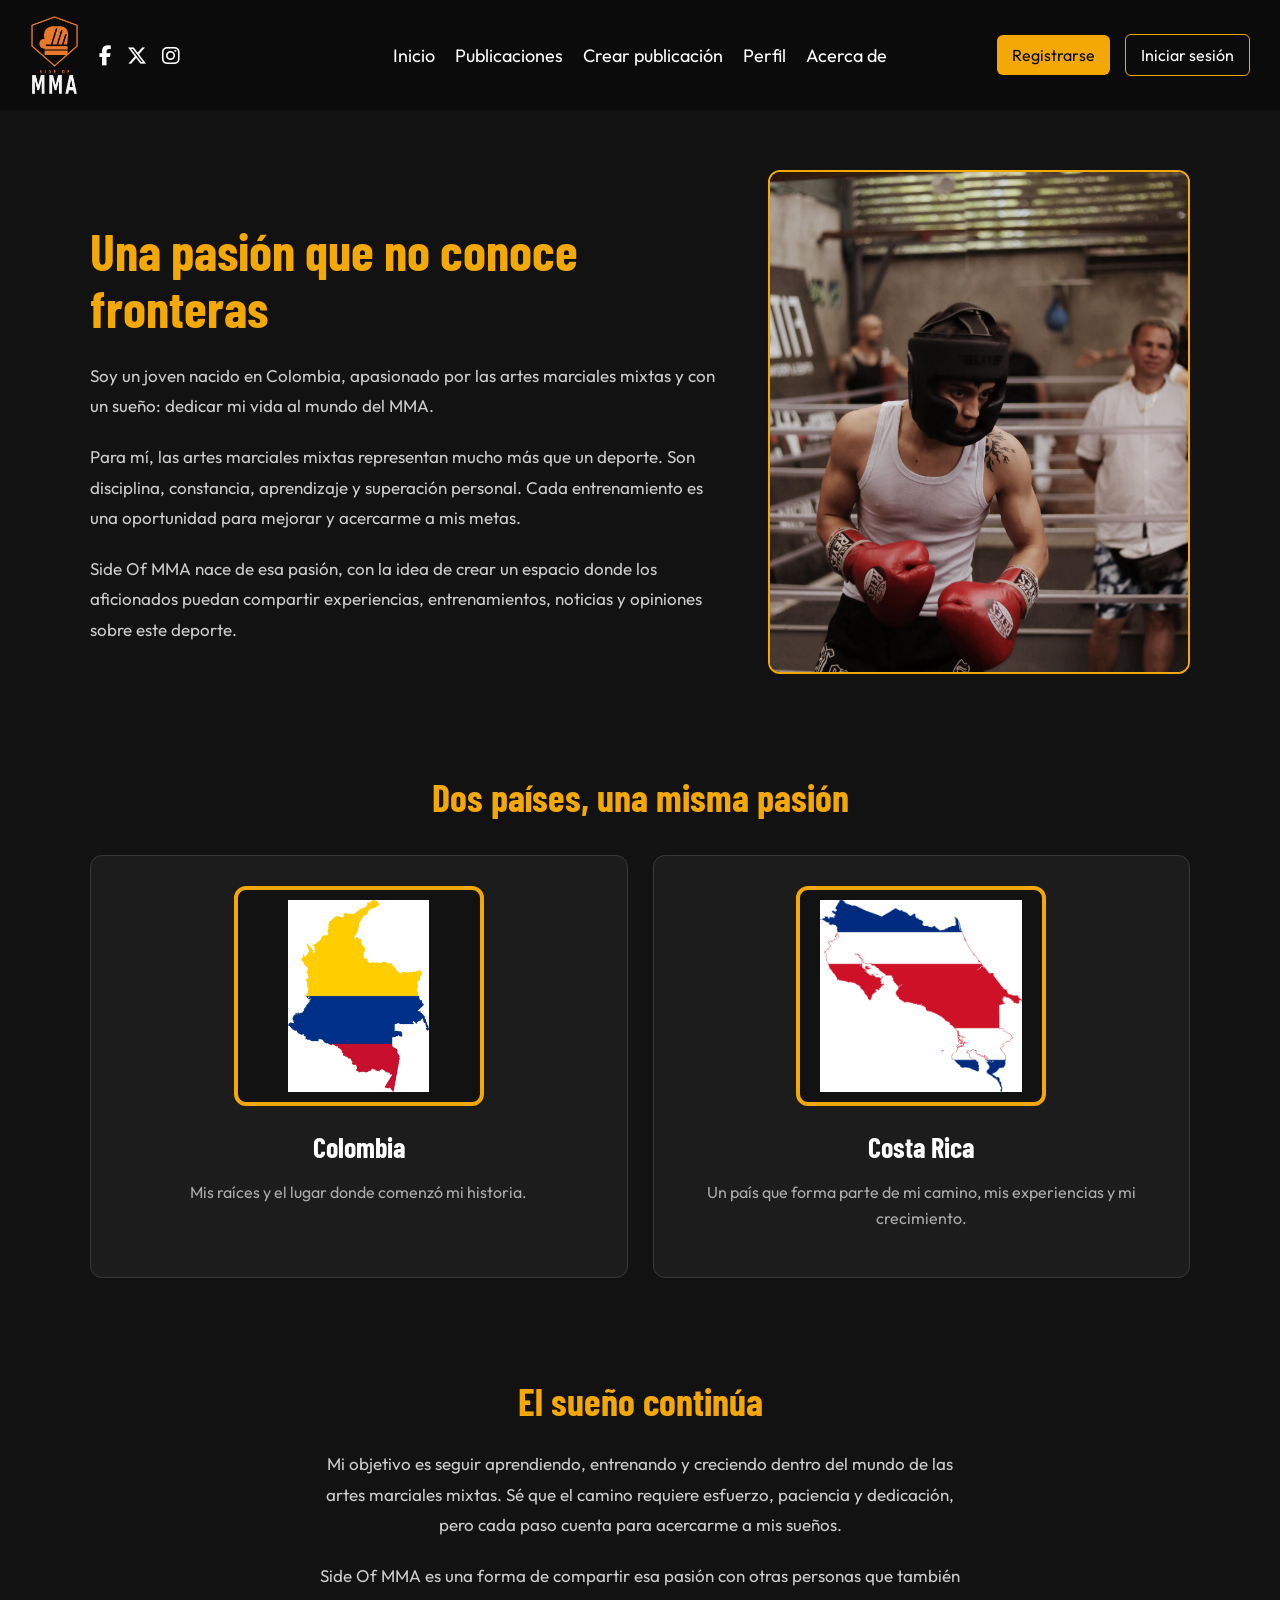
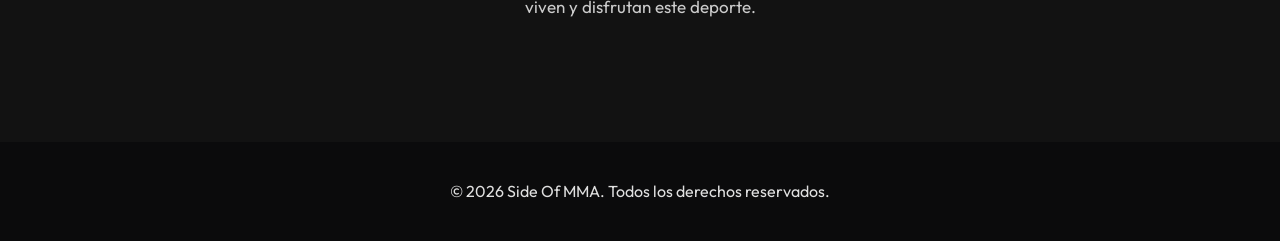
==== acerca-de/acerca.html @ f025e4be "Actualizar estructura HTML y CSS de Side Of MMA" ====
<!DOCTYPE html>
<html lang="es">

<head>
    <meta charset="UTF-8">
    <meta name="viewport" content="width=device-width, initial-scale=1.0">

    <title>Acerca de | Side Of MMA</title>

    <!-- CSS principal -->
    <link rel="stylesheet" href="../css/style.css">

    <!-- Icono de la página -->
    <link rel="icon" href="../Imgpage/side-of-mma-icono.png">

    <!-- Tipografías -->
    <link rel="preconnect" href="https://fonts.googleapis.com">
    <link rel="preconnect" href="https://fonts.gstatic.com" crossorigin>
    <link href="https://fonts.googleapis.com/css2?family=Barlow+Condensed:wght@500;600;700;800&family=Outfit:wght@400;500;600;700&display=swap" rel="stylesheet">

    <!-- Iconos de redes sociales -->
    <link rel="stylesheet" href="https://cdnjs.cloudflare.com/ajax/libs/font-awesome/6.7.2/css/all.min.css">
</head>

<body>

    <!-- ===== BARRA DE NAVEGACIÓN ===== -->

    <header>
        <nav class="navbar-custom" aria-label="Navegación principal">

            <!-- Logo -->
            <a href="../index.html" class="navbar-brand">
                <img
                    src="../Imgpage/side-of-mma-logo.png"
                    alt="Side Of MMA"
                >
            </a>

            <!-- Secciones principales -->
            <div class="navbar-collapse">
                <ul class="navbar-nav">

                    <li>
                        <a href="../index.html">Inicio</a>
                    </li>

                    <li>
                        <a href="../publicaciones/publicaciones.html">
                            Publicaciones
                        </a>
                    </li>

                    <li>
                        <a href="../crear-publicación/crear.html">
                            Crear publicación
                        </a>
                    </li>

                    <li>
                        <a href="../perfil/perfil.html">
                            Perfil
                        </a>
                    </li>

                    <li>
                        <a href="acerca-de.html" aria-current="page">
                            Acerca de
                        </a>
                    </li>

                </ul>
            </div>

            <!-- Redes sociales -->
            <div class="social-icon-wrapper">

                <a
                    href="https://www.facebook.com/"
                    class="social-icons"
                    aria-label="Facebook"
                    target="_blank"
                    rel="noopener noreferrer"
                >
                    <i class="fa-brands fa-facebook-f" aria-hidden="true"></i>
                </a>

                <a
                    href="https://x.com/"
                    class="social-icons"
                    aria-label="X"
                    target="_blank"
                    rel="noopener noreferrer"
                >
                    <i class="fa-brands fa-x-twitter" aria-hidden="true"></i>
                </a>

                <a
                    href="https://www.instagram.com/"
                    class="social-icons"
                    aria-label="Instagram"
                    target="_blank"
                    rel="noopener noreferrer"
                >
                    <i class="fa-brands fa-instagram" aria-hidden="true"></i>
                </a>

            </div>

            <!-- Registro e inicio de sesión -->
            <div class="navbar-auth">

                <a href="../registro/registro.html" class="btn-registro">
                    Registrarse
                </a>

                <a href="../login/login.html" class="btn-login">
                    Iniciar sesión
                </a>

            </div>

        </nav>
    </header>

    <!-- ===== CONTENIDO PRINCIPAL ===== -->

    <main>
        <section class="acerca-section">

            <!-- Presentación personal -->
            <div class="acerca-presentacion">

                <div class="acerca-texto">

                    <h1>Una pasión que no conoce fronteras</h1>

                    <p>
                        Soy un joven nacido en Colombia, apasionado
                        por las artes marciales mixtas y con un sueño:
                        dedicar mi vida al mundo del MMA.
                    </p>

                    <p>
                        Para mí, las artes marciales mixtas representan
                        mucho más que un deporte. Son disciplina,
                        constancia, aprendizaje y superación personal.
                        Cada entrenamiento es una oportunidad para
                        mejorar y acercarme a mis metas.
                    </p>

                    <p>
                        Side Of MMA nace de esa pasión, con la idea
                        de crear un espacio donde los aficionados
                        puedan compartir experiencias, entrenamientos,
                        noticias y opiniones sobre este deporte.
                    </p>

                </div>

                <!-- Fotografía personal -->
                <img
                    src="../Imgpage/juancitobox.jpg"
                    alt="Creador de Side Of MMA practicando boxeo"
                    class="acerca-foto"
                >

            </div>

            <!-- ===== COLOMBIA Y COSTA RICA ===== -->

            <div class="acerca-paises">

                <h2>Dos países, una misma pasión</h2>

                <div class="acerca-mapas">

                    <!-- Colombia -->
                    <article class="acerca-pais">

                        <img
                            src="../Imgpage/Colombia.jpg"
                            alt="Mapa de Colombia"
                            loading="lazy"
                        >

                        <h3>Colombia</h3>

                        <p>
                            Mis raíces y el lugar donde comenzó
                            mi historia.
                        </p>

                    </article>

                    <!-- Costa Rica -->
                    <article class="acerca-pais">

                        <img
                            src="../Imgpage/Costa-Rica.jpg"
                            alt="Mapa de Costa Rica"
                            loading="lazy"
                        >

                        <h3>Costa Rica</h3>

                        <p>
                            Un país que forma parte de mi camino,
                            mis experiencias y mi crecimiento.
                        </p>

                    </article>

                </div>

            </div>

            <!-- ===== MENSAJE FINAL ===== -->

            <div class="acerca-mensaje">

                <h2>El sueño continúa</h2>

                <p>
                    Mi objetivo es seguir aprendiendo, entrenando
                    y creciendo dentro del mundo de las artes
                    marciales mixtas. Sé que el camino requiere
                    esfuerzo, paciencia y dedicación, pero cada
                    paso cuenta para acercarme a mis sueños.
                </p>

                <p>
                    Side Of MMA es una forma de compartir esa
                    pasión con otras personas que también
                    viven y disfrutan este deporte.
                </p>

            </div>

        </section>
    </main>

    <!-- ===== PIE DE PÁGINA ===== -->

    <footer class="footer-page">
        <p>
            &copy; 2026 Side Of MMA.
            Todos los derechos reservados.
        </p>
    </footer>

</body>
</html>
---- css/style.css ----
body {
    font-family: 'Outfit', sans-serif;
    margin: 0;
    min-height: 100vh;
    background-color: #121212;

}

h1, h2, h3 {
    color: #f3a806;
    font-family: 'Barlow Condensed', sans-serif;
}

p {
    font-family:  'Outfit', sans-serif;
    color: #e0e0e0;
    line-height: 1.7;
}

[hidden] {
    display: none !important;
}

/* Pie de página */

.footer-page {
    padding: 20px;
    text-align: center;
    background-color: #0B0B0C;
}

/* ===== BARRA DE NAVEGACIÓN ===== */

.navbar-custom {
    background-color: #0B0B0C;
    padding: 15px 30px;
    display: flex;
    align-items: center;
    gap: 20px;
    position: relative;
    top: 0;
    z-index: 1000;
}

.navbar-brand {
    display: flex;
    align-items: center;
    text-decoration: none;
    flex-shrink: 0;
}

.navbar-brand img {
    height: 80px;
    width: auto;
    display: block;
}

.navbar-collapse {
    position: absolute;
    left: 50%;
    transform: translateX(-50%);
    display: flex;
    justify-content: center;
    align-items: center;
}

.navbar-nav {
    display: flex;
    align-items: center;
    list-style: none;
    margin: 0;
    padding: 0;
    gap: 20px;
}

.navbar-nav a {
    color: #FFFFFF;
    text-decoration: none;
    font-size: 18px;
    transition: color 0.3s ease;
}

.navbar-nav a:hover {
    color: #f3a806;
}

/* Redes sociales */

.social-icon-wrapper {
    display: flex;
    align-items: center;
    gap: 15px;
    flex-shrink: 0;
}

.social-icons {
    color: #FFFFFF;
    font-size: 20px;
    text-decoration: none;
    transition: color 0.3s ease;
}

.social-icons:hover {
    color: #f3a806;
}

/* ===== REGISTRO E INICIO DE SESIÓN ===== */

.navbar-auth {
    display: flex;
    align-items: center;
    gap: 15px;
    margin-left: auto;
    flex-shrink: 0;
}

.btn-registro,
.btn-login {
    text-decoration: none;
    font-size: 16px;
    padding: 10px 15px;
    border-radius: 6px;
    transition: 0.3s ease;
}

.btn-registro {
    background-color: #f3a806;
    color: #0B0B0C;
}

.btn-registro:hover {
    background-color: #d99400;
}

.btn-login {
    color: #FFFFFF;
    border: 1px solid #f3a806;
}

.btn-login:hover {
    background-color: #f3a806;
    color: #0B0B0C;
}

/* ===== PÁGINA DE INICIO ===== */

.home-section {
    padding: 30px 20px 100px;
    text-align: center;
    color: #FFFFFF;
}

.home-image {
    display: block;
    max-width: 80%;
    width: auto;
    height: 450px;
    margin: 90px auto 20px;
    border-radius: 10px;
    box-shadow: 0 4px 8px rgba(0, 0, 0, 0.2);
}

blockquote {
    color: #e0e0e0;
    max-width: 700px;
    margin: 20px auto 60px;
}

blockquote footer {
    color: #f1c40f;
}

/* ===PUBLICACIONES ===== */

#publicaciones {
    padding: 50px 20px 90px;
    color: #FFFFFF;
}

#publicaciones h1 {
    width: 100%;
    margin: 0 auto 20px;
    text-align: center;
    color: #f3a806;
    font-size: 48px;
    font-weight: 800;
}

.publicaciones-descripcion {
    color: #aaaaaa;
    text-align: center;
    font-size: 17px;
    margin-bottom: 40px;
}

/* Tarjetas */

.publicacion {
    width: 90%;
    max-width: 700px;
    margin: 0 auto 35px;
    padding: 25px;
    box-sizing: border-box;
    background-color: #1c1c1c;
    border: 1px solid #383838;
    border-radius: 12px;
    overflow: hidden;
    transition: border-color 0.3s ease;
}

.publicacion:hover {
    border-color: #f3a806;
}

/* Cabecera */

.publicacion-cabecera {
    display: flex;
    align-items: center;
    gap: 12px;
    padding-bottom: 18px;
    margin-bottom: 20px;
    border-bottom: 1px solid #383838;
}

.publicacion-avatar {
    width: 50px;
    height: 50px;
    display: flex;
    align-items: center;
    justify-content: center;
    flex-shrink: 0;
    background-color: #292929;
    border: 2px solid #f3a806;
    border-radius: 50%;
    color: #f3a806;
    font-size: 17px;
    font-weight: 700;
}

.publicacion-autor {
    display: flex;
    flex-direction: column;
    gap: 4px;
}

.publicacion-usuario {
    color: #f3a806;
    font-size: 17px;
    font-weight: 600;
    margin: 0;
}

.publicacion-fecha {
    color: #aaaaaa;
    font-size: 13px;
}

/* Nombre y título */

.publicacion h2 {
    color: #f3a806;
    font-size: 30px;
    font-weight: 700;
    margin: 12px 0 20px;
}

.publicacion-contenido p {
    font-size: 16px;
    line-height: 1.8;
    color: #e0e0e0;
    margin-bottom: 20px;
}

/* Imágenes */

.publicacion-imagen {
    display: block;
    width: 100%;
    height: auto;
    max-height: 420px;
    object-fit: contain;
    border-radius: 8px;
    margin: 20px auto;
}

/* Categoría y Me gusta */

.publicacion-detalles {
    display: flex;
    align-items: center;
    justify-content: space-between;
    gap: 15px;
    margin-top: 20px;
    padding-top: 18px;
    border-top: 1px solid #383838;
}

.publicacion-categoria {
    color: #f3a806;
    font-size: 14px;
    font-weight: 600;
    background-color: #292929;
    border: 1px solid #444444;
    border-radius: 20px;
    padding: 8px 14px;
}

.publicacion-like {
    display: flex;
    align-items: center;
    gap: 8px;
    background-color: transparent;
    border: 1px solid #444444;
    border-radius: 8px;
    padding: 10px 15px;
    color: #FFFFFF;
    font: inherit;
    cursor: pointer;
    transition: background-color 0.3s ease, border-color 0.3s ease;
}

.publicacion-like:hover {
    background-color: #292929;
    border-color: #f3a806;
}

.publicacion-like i {
    color: #f3a806;
    font-size: 17px;
}

.like-contador {
    color: #aaaaaa;
    font-size: 14px;
}


/* ===== CREAR PUBLICACIÓN ===== */

.crear-section {
    padding: 50px 20px 90px;
    text-align: center;
    color: #FFFFFF;
}

.crear-section h1 {
    font-size: 48px;
    font-weight: 800;
    margin: 0 0 15px;
}

.crear-description {
    font-size: 18px;
    max-width: 650px;
    margin: 0 auto 40px;
}

/* Formulario */

.crear-form {
    width: 100%;
    max-width: 650px;
    margin: 0 auto;
    text-align: left;
    box-sizing: border-box;
}

.crear-form fieldset {
    background-color: #1c1c1c;
    border: 1px solid #383838;
    border-radius: 12px;
    padding: 30px;
    margin: 0;
    min-width: 0;
}

.crear-form legend {
    color: #f3a806;
    font-size: 22px;
    font-weight: 600;
    padding: 0 10px;
}

/* Campos del formulario */

.form-group {
    display: flex;
    flex-direction: column;
    gap: 10px;
    margin-bottom: 25px;
}

.form-group label {
    color: #FFFFFF;
    font-size: 16px;
    font-weight: 500;
}

.form-group input,
.form-group textarea,
.form-group select {
    width: 100%;
    box-sizing: border-box;
    font-family: 'Outfit', sans-serif;
    font-size: 16px;
    padding: 12px;
    background-color: #121212;
    color: #FFFFFF;
    border: 1px solid #383838;
    border-radius: 6px;
}

.form-group input:focus,
.form-group textarea:focus,
.form-group select:focus {
    outline: none;
    border-color: #f3a806;
}

.form-group textarea {
    resize: vertical;
}

.form-group input[type="file"] {
    cursor: pointer;
}

/* Botones */

.form-buttons {
    display: flex;
    gap: 15px;
}

.btn-publicar,
.btn-limpiar {
    font-family: 'Outfit', sans-serif;
    font-size: 16px;
    padding: 12px 25px;
    border-radius: 6px;
    cursor: pointer;
    transition: 0.3s ease;
}

.btn-publicar {
    background-color: #f3a806;
    color: #121212;
    border: none;
}

.btn-publicar:hover {
    background-color: #d99400;
}

.btn-limpiar {
    background-color: transparent;
    color: #FFFFFF;
    border: 1px solid #383838;
}

.btn-limpiar:hover {
    border-color: #f3a806;
}

/* ===== PERFIL ===== */

.perfil-section {
    max-width: 1000px;
    margin: 0 auto;
    padding: 50px 20px 90px;
    color: #FFFFFF;
}

/* Información principal */

.perfil-card {
    background-color: #1c1c1c;
    border: 1px solid #383838;
    border-radius: 12px;
    padding: 30px;
}

.perfil-header {
    display: flex;
    align-items: center;
    gap: 35px;
}

.perfil-foto {
    width: 170px;
    height: 170px;
    border-radius: 50%;
    object-fit: cover;
    border: 3px solid #f3a806;
    flex-shrink: 0;
}

.perfil-info {
    flex: 1;
    min-width: 0;
}

.perfil-info h1 {
    font-size: 42px;
    margin: 0;
}

.perfil-usuario {
    color: #aaaaaa;
    margin: 5px 0 25px;
}

/* Estadísticas */

.perfil-estadisticas {
    display: flex;
    flex-wrap: wrap;
    gap: 35px;
}

.perfil-estadisticas div {
    display: flex;
    flex-direction: column;
    align-items: center;
    gap: 5px;
}

.perfil-estadisticas strong {
    font-size: 24px;
}

.perfil-estadisticas span {
    font-size: 14px;
    color: #aaaaaa;
}

/* Biografía y botón */

.perfil-biografia {
    margin: 25px 0 20px;
}

.btn-seguir {
    background-color: #f3a806;
    color: #121212;
    border: none;
    border-radius: 6px;
    padding: 12px 35px;
    font: 600 16px 'Outfit', sans-serif;
    cursor: pointer;
    transition: background-color 0.3s ease;
}

.btn-seguir:hover {
    background-color: #d99400;
}

/* Publicaciones del perfil */

.perfil-publicaciones {
    margin-top: 45px;
}

.perfil-publicaciones h2 {
    font-size: 32px;
    margin-bottom: 25px;
}

.perfil-galeria {
    display: grid;
    grid-template-columns: repeat(3, minmax(0, 1fr));
    gap: 5px;
}

.perfil-galeria img {
    display: block;
    width: 100%;
    aspect-ratio: 4 / 5;
    object-fit: cover;
    object-position: center;
    border-radius: 4px;
}
.perfil-galeria img:nth-child(2) {
    object-position: center 25%;
}

.perfil-galeria img:nth-child(3) {
    object-position: center 20%;
}

/* ===== ACERCA DE ===== */

.acerca-section {
    max-width: 1100px;
    margin: 0 auto;
    padding: 60px 20px 100px;
    color: #fff;
}

/* Presentación personal */

.acerca-presentacion {
    display: flex;
    align-items: center;
    gap: 50px;
    animation: aparecer-scroll 1.2s ease-out both;
}

.acerca-texto {
    flex: 1;
}

.acerca-texto h1 {
    color: #f3a806;
    font-size: 52px;
    line-height: 1.1;
    margin-bottom: 25px;
}

.acerca-texto p {
    color: #ccc;
    font-size: 17px;
    line-height: 1.8;
    margin-bottom: 20px;
}

.acerca-foto {
    width: 38%;
    max-height: 500px;
    object-fit: cover;
    border: 2px solid #f3a806;
    border-radius: 12px;
}

/* Colombia y Costa Rica */

.acerca-paises {
    margin-top: 100px;
    text-align: center;
}

.acerca-paises h2,
.acerca-mensaje h2 {
    color: #f3a806;
    font-size: 38px;
    margin-bottom: 25px;
}

.acerca-mapas {
    display: grid;
    grid-template-columns: repeat(2, minmax(0, 1fr));
    gap: 25px;
    margin-top: 35px;
}

.acerca-pais {
    background-color: #1c1c1c;
    border: 1px solid #383838;
    border-radius: 12px;
    padding: 30px;
    transition: transform 0.3s ease, border-color 0.3s ease;
    animation: aparecer-scroll linear both;
    animation-timeline: view();
    animation-range: entry 0% entry 80%;
}

.acerca-pais:hover {
    transform: translateY(-8px);
    border-color: #f3a806;
}

.acerca-pais img {
    width: 100%;
    max-width: 250px;
    height: 220px;
    object-fit: contain;
    border: 4px solid #f3a806;
    border-radius: 12px;
    padding: 10px;
    background-color: #121212;
    box-sizing: border-box;
}

.acerca-pais h3 {
    color: #fff;
    font-size: 28px;
    margin: 20px 0 10px;
}

.acerca-pais p {
    color: #aaa;
    line-height: 1.6;
}

/* Mensaje final */

.acerca-mensaje {
    margin-top: 100px;
    text-align: center;
    animation: aparecer-scroll linear both;
    animation-timeline: view();
    animation-range: entry 0% entry 80%;
}

.acerca-mensaje p {
    max-width: 650px;
    margin: 0 auto 20px;
    color: #ccc;
    font-size: 17px;
    line-height: 1.8;
}


/* ===== INICIAR SESIÓN ===== */

/* Estructura compartida de acceso y registro */

.login-section,
.registro-section {
    max-width: 1100px;
    margin: 0 auto;
    padding: 60px 20px 100px;
}

.login-titulo,
.registro-titulo {
    color: #f3a806;
    font-size: 48px;
    text-align: center;
    margin-bottom: 35px;
}

.login-contenedor,
.registro-contenedor {
    display: grid;
    grid-template-columns: 1fr 1fr;
    border: 2px solid #f3a806;
    border-radius: 12px;
    overflow: hidden;
    animation: aparecer-scroll 1.2s ease-out both;
}

/* Imagen izquierda */

.login-imagen,
.registro-imagen {
    border-right: 2px solid #f3a806;
}

.login-imagen {
    min-height: 500px;
}

.login-imagen img,
.registro-imagen img {
    display: block;
    width: 100%;
    height: 100%;
    object-fit: cover;
}

/* Formulario derecho */

.login-card,
.registro-card {
    background-color: #1c1c1c;
    padding: 40px;
    text-align: center;
}

.login-logo,
.registro-logo {
    width: 85px;
    margin-bottom: 20px;
}

.login-card h2,
.registro-card h2 {
    color: #f3a806;
    margin-bottom: 15px;
}

.login-card h2 {
    font-size: 38px;
}

.login-description,
.registro-description {
    color: #aaa;
    line-height: 1.6;
    margin-bottom: 30px;
}

.login-form,
.registro-form {
    display: flex;
    flex-direction: column;
    gap: 20px;
}

.login-group,
.registro-group {
    display: flex;
    flex-direction: column;
    gap: 8px;
    text-align: left;
}

.login-group label,
.registro-group label {
    color: #fff;
    font-size: 15px;
}

.login-group input,
.registro-group input {
    width: 100%;
    padding: 13px;
    background-color: #121212;
    color: #fff;
    border: 1px solid #444;
    border-radius: 6px;
    font: inherit;
    box-sizing: border-box;
}

.login-group input:focus,
.registro-group input:focus {
    outline: none;
    border-color: #f3a806;
}

.btn-iniciar,
.btn-registrarse {
    background-color: #f3a806;
    color: #121212;
    border: none;
    border-radius: 6px;
    padding: 14px;
    font: 600 16px 'Outfit', sans-serif;
    cursor: pointer;
    transition: background-color 0.3s ease;
}

.btn-iniciar:hover,
.btn-registrarse:hover {
    background-color: #d99400;
}

.login-register,
.registro-login {
    color: #aaa;
    margin-top: 25px;
}

.login-register a,
.registro-login a {
    color: #f3a806;
    text-decoration: none;
}

.login-register a:hover,
.registro-login a:hover {
    text-decoration: underline;
}

/* ===== REGISTRO ===== */

.registro-imagen {
    min-height: 600px;
}

.registro-card h2 {
    font-size: 34px;
}

/* ===== ANIMACIONES ===== */

/* Efecto de aparición */

@keyframes aparecer-scroll {
    from {
        opacity: 0;
        transform: translateY(-40px);
    }

    to {
        opacity: 1;
        transform: translateY(0);
    }
}

/* Título y descripción al entrar a Inicio */

.home-section h1,
.home-section .home-description {
    animation: aparecer-scroll 1.2s ease-out both;
}

/* Imágenes y frases al bajar */

.home-section .home-image,
.home-section blockquote {
    animation: aparecer-scroll linear both;
    animation-timeline: view();
    animation-range: entry 0% entry 100%;
}

/* Accesibilidad */

@media (prefers-reduced-motion: reduce) {
    .home-section h1,
    .home-section .home-description,
    .home-section .home-image,
    .home-section blockquote {
        animation: none;
        opacity: 1;
        transform: none;
    }
}

/* ==== DISEÑO RESPONSIVE ===== */

@media (max-width: 768px) {

    /* Barra de navegación */

    .navbar-custom {
        flex-direction: column;
        padding: 15px;
    }

    /* Centrado en celulares */

    .navbar-collapse {
        position: static;
        transform: none;
    }

    .navbar-nav {
        flex-wrap: wrap;
        justify-content: center;
        gap: 12px;
    }

    .navbar-auth {
        margin-left: 0;
    }

    /* Inicio */

    .home-image {
        max-width: 100%;
        height: auto;
    }

    /* Publicaciones */

    #publicaciones {
        padding: 35px 15px 60px;
    }

    #publicaciones h1 {
        font-size: 36px;
    }

    .publicaciones-descripcion {
        font-size: 15px;
    }

    .publicacion {
        width: 100%;
        padding: 18px;
    }

    .publicacion h2 {
        font-size: 25px;
    }

    .publicacion-avatar {
        width: 44px;
        height: 44px;
    }

    .publicacion-imagen {
        max-height: 300px;
    }

    .publicacion-detalles {
        flex-wrap: wrap;
    }

    /* Crear publicación */

    .crear-form fieldset {
        padding: 18px;
    }

    .form-buttons {
        flex-wrap: wrap;
    }

    /* Perfil */

    .perfil-header {
        flex-direction: column;
        text-align: center;
        gap: 20px;
    }

    .perfil-estadisticas {
        justify-content: center;
        gap: 20px;
    }

    .perfil-card {
        padding: 20px;
    }

    .perfil-galeria {
        grid-template-columns: repeat(2, 1fr);
    }

    .perfil-galeria img {
        height: 180px;
    }

    /* Acerca de */

    .acerca-presentacion {
        flex-direction: column;
        gap: 25px;
    }

    .acerca-texto h1 {
        font-size: 38px;
    }

    .acerca-foto {
        width: 100%;
        max-width: 450px;
    }

    .acerca-mapas {
        grid-template-columns: 1fr;
    }

    .acerca-paises,
    .acerca-mensaje {
        margin-top: 60px;
    }

    /* Iniciar sesión */

    .login-section,
    .registro-section {
        padding: 40px 20px 70px;
    }

    .login-titulo,
    .registro-titulo {
        font-size: 36px;
    }

    .login-contenedor,
    .registro-contenedor {
        grid-template-columns: 1fr;
    }

    .login-imagen,
    .registro-imagen {
        min-height: 250px;
        height: 250px;
        border-right: none;
        border-bottom: 2px solid #f3a806;
    }

    .login-card,
    .registro-card {
        padding: 30px 20px;
    }

    .login-card h2 {
        font-size: 32px;
    }

    /* Registro */

    .registro-card h2 {
        font-size: 30px;
    }
}
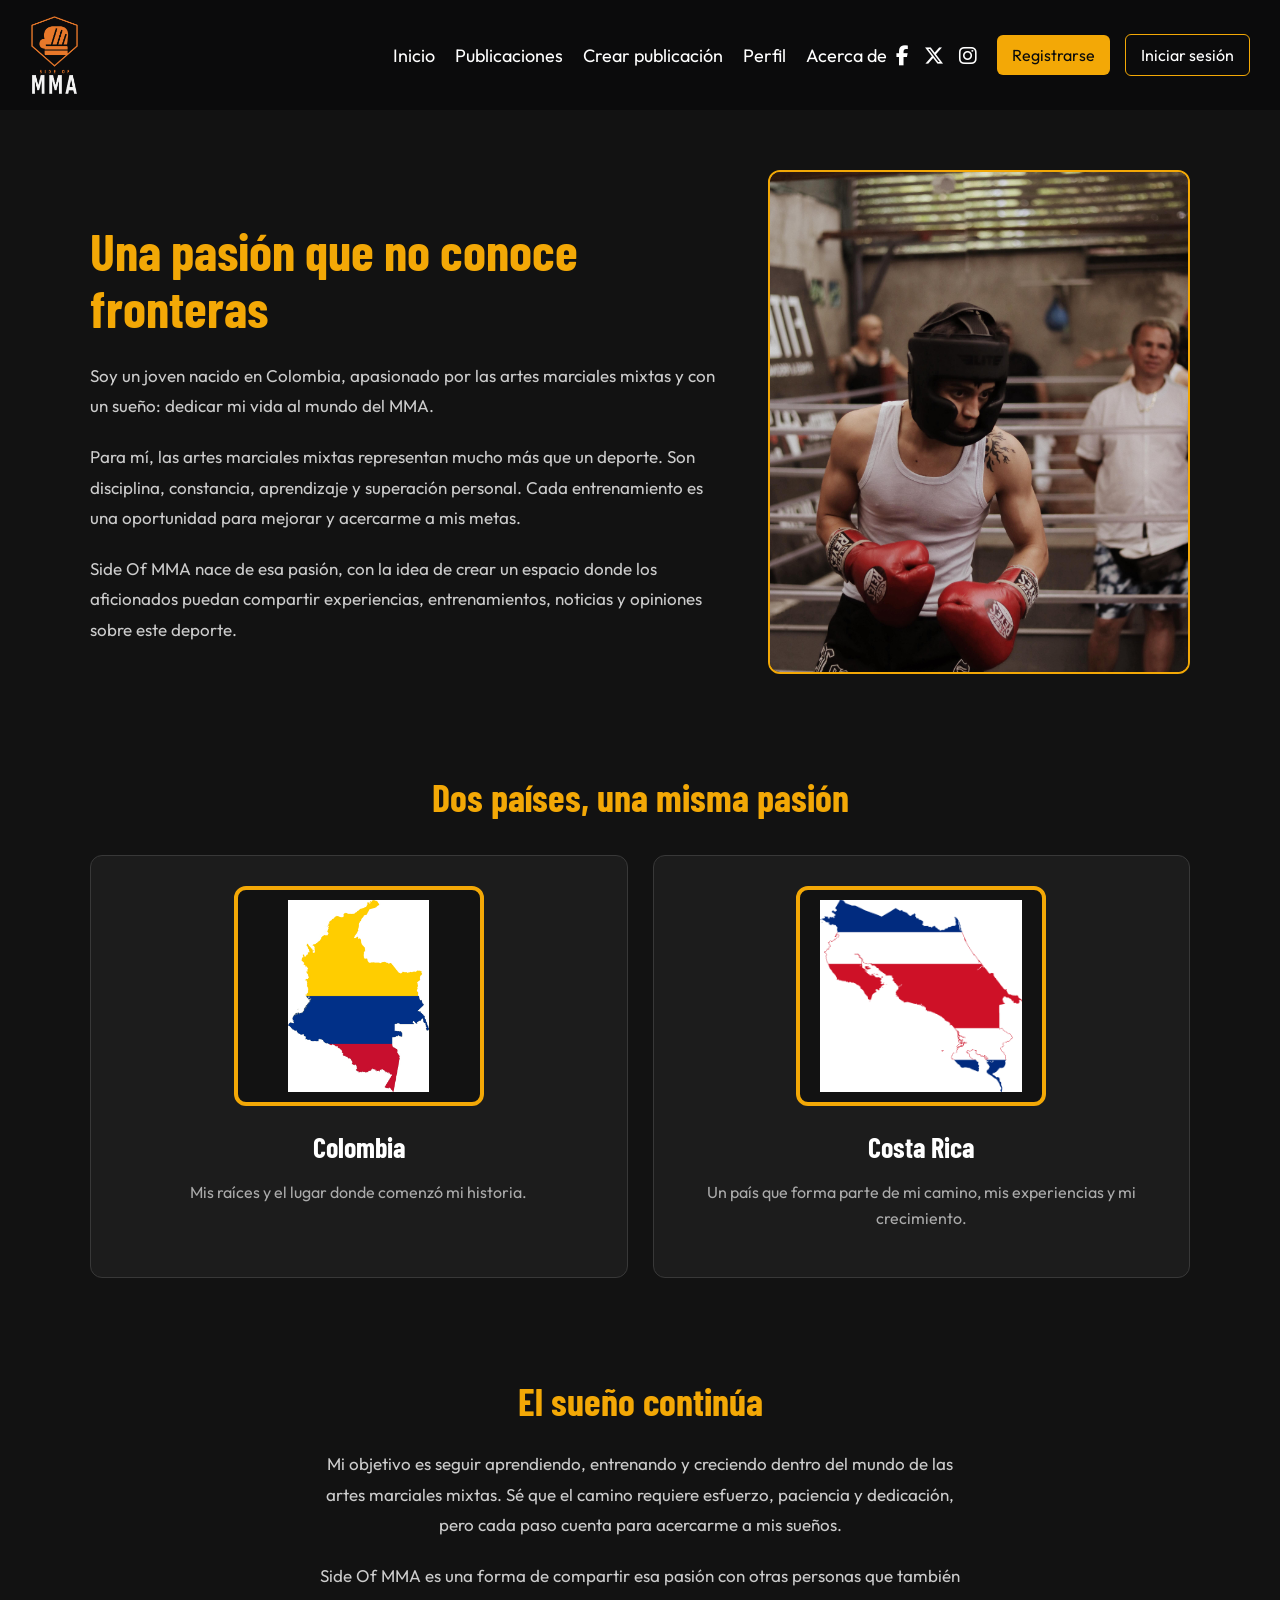
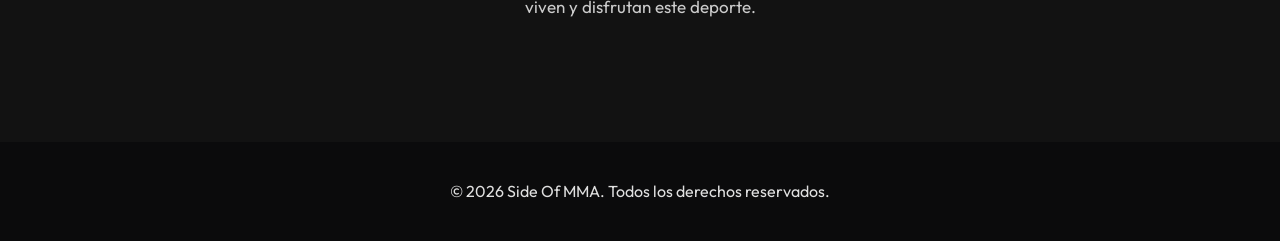
==== commit 3601533f: "Agregar redes sociales reales y corregir navegacion" ====
--- a/acerca-de/acerca.html
+++ b/acerca-de/acerca.html
@@ -64,7 +64,7 @@
                     </li>
 
                     <li>
-                        <a href="acerca-de.html" aria-current="page">
+                        <a href="acerca.html" aria-current="page">
                             Acerca de
                         </a>
                     </li>
@@ -76,7 +76,7 @@
             <div class="social-icon-wrapper">
 
                 <a
-                    href="https://www.facebook.com/"
+                    href="https://www.facebook.com/profile.php?id=61596358841632"
                     class="social-icons"
                     aria-label="Facebook"
                     target="_blank"
@@ -86,7 +86,7 @@
                 </a>
 
                 <a
-                    href="https://x.com/"
+                    href="https://x.com/SIDEOFMMA"
                     class="social-icons"
                     aria-label="X"
                     target="_blank"
@@ -96,7 +96,7 @@
                 </a>
 
                 <a
-                    href="https://www.instagram.com/"
+                    href="https://www.instagram.com/sideofmma/"
                     class="social-icons"
                     aria-label="Instagram"
                     target="_blank"
--- a/css/style.css
+++ b/css/style.css
@@ -80,7 +80,8 @@
     transition: color 0.3s ease;
 }
 
-.navbar-nav a:hover {
+.navbar-nav a:hover,
+.navbar-nav a:focus-visible {
     color: #f3a806;
 }
 
@@ -91,6 +92,7 @@
     align-items: center;
     gap: 15px;
     flex-shrink: 0;
+    margin-left: auto;
 }
 
 .social-icons {
@@ -110,7 +112,6 @@
     display: flex;
     align-items: center;
     gap: 15px;
-    margin-left: auto;
     flex-shrink: 0;
 }
 
@@ -1022,10 +1023,6 @@
         grid-template-columns: repeat(2, 1fr);
     }
 
-    .perfil-galeria img {
-        height: 180px;
-    }
-
     /* Acerca de */
 
     .acerca-presentacion {
